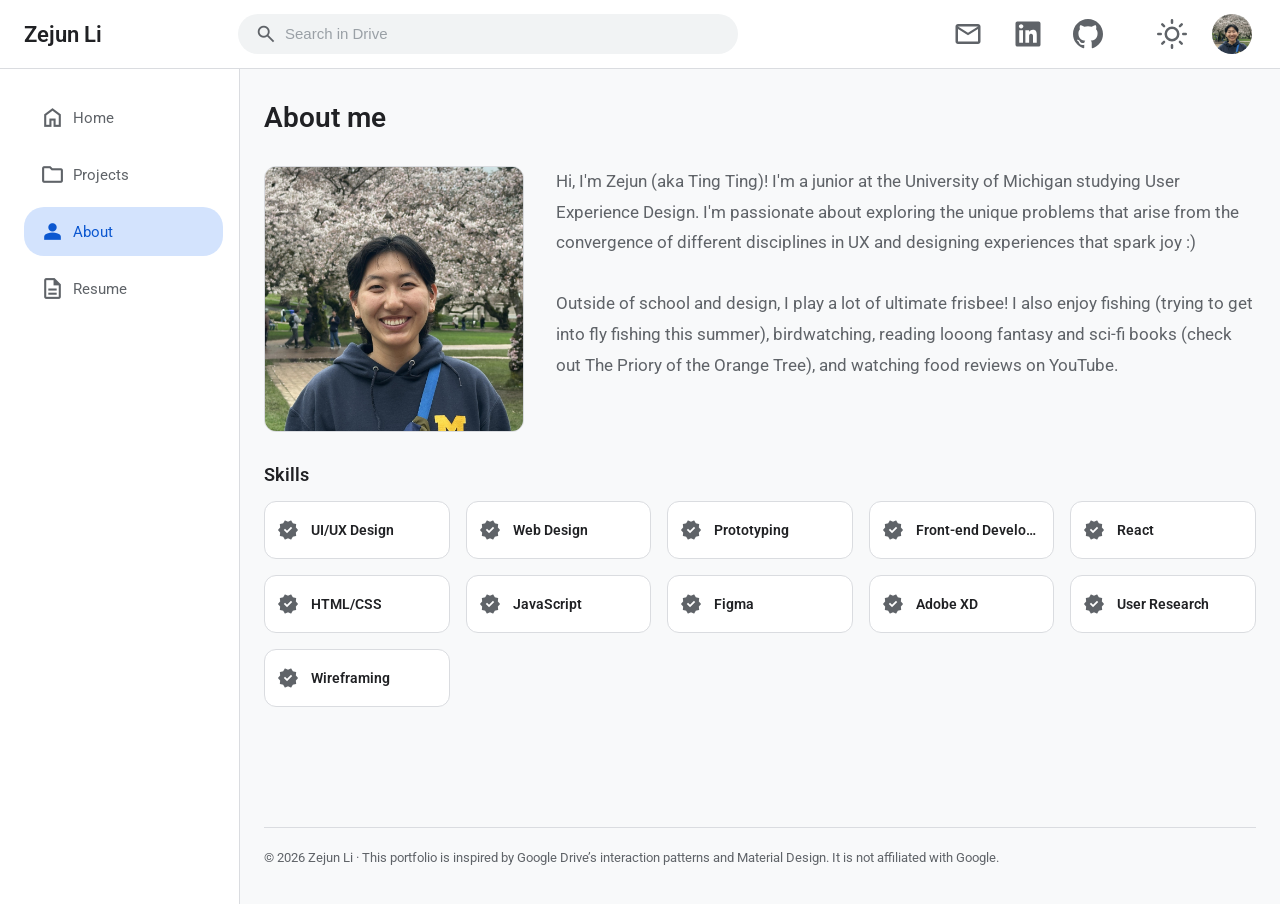
==== about/index.html @ 3d3c4c8e "Fix resume access and improve static portfolio reliability Correct the resume PDF path and add open/" ====
<!DOCTYPE html>
<html lang="en">
<head>
    <base href="../">
    <meta charset="UTF-8">
    <meta name="viewport" content="width=device-width, initial-scale=1.0">
    <title>Portfolio</title>
    <link rel="preconnect" href="https://fonts.googleapis.com">
    <link rel="preconnect" href="https://fonts.gstatic.com" crossorigin>
    <link href="https://fonts.googleapis.com/css2?family=Roboto:wght@400;500;600&display=swap" rel="stylesheet">
    <link rel="stylesheet" href="https://fonts.googleapis.com/css2?family=Material+Symbols+Outlined:opsz,wght,FILL,GRAD@20..48,100..700,0..1,-50..200" />
    <link rel="stylesheet" href="css/styles.css?v=20261116-1">

</head>
<body>
    <!-- Top Navigation Bar -->
    <div class="top-bar">
        <div class="top-bar-branding" id="siteBranding">Zejun Li</div>
        
        <div class="top-bar-search search-bar">
            <span class="material-symbols-outlined search-icon" aria-hidden="true">search</span>
            <input type="text" id="searchInput" placeholder="Search in Drive">
        </div>

        <div class="top-bar-actions">
            <div class="email-popover-wrapper">
                <button id="emailButton" class="social-icon" title="Email" type="button" aria-haspopup="dialog" aria-expanded="false" aria-controls="emailPopover">
                    <svg viewBox="0 0 24 24" fill="currentColor" xmlns="http://www.w3.org/2000/svg" aria-hidden="true">
                        <path d="M20 4H4C2.9 4 2 4.9 2 6V18C2 19.1 2.9 20 4 20H20C21.1 20 22 19.1 22 18V6C22 4.9 21.1 4 20 4ZM20 6L12 11L4 6H20ZM20 18H4V8L12 13L20 8V18Z"/>
                    </svg>
                </button>
                <div id="emailPopover" class="email-popover" role="dialog" aria-label="Email contact" hidden>
                    <div class="email-popover-header">
                        <div class="email-popover-icon" aria-hidden="true">
                            <span class="material-symbols-outlined">mail</span>
                        </div>
                        <div>
                            <p class="email-popover-title">Shoot me an email at:</p>
                            <p id="emailPopoverAddress" class="email-popover-address">zejunli@umich.edu</p>
                        </div>
                    </div>
                    <div class="email-popover-actions">
                        <button id="copyEmailButton" class="email-popover-action" type="button">
                            <span class="material-symbols-outlined" aria-hidden="true">content_copy</span>
                            <span id="copyEmailText">Copy</span>
                        </button>
                        <a id="openEmailLink" class="email-popover-action" href="mailto:zejunli@umich.edu">
                            <span class="material-symbols-outlined" aria-hidden="true">open_in_new</span>
                            <span>Open email</span>
                        </a>
                    </div>
                </div>
            </div>

            <a id="linkedinLink" href="https://www.linkedin.com/in/zejli/" target="_blank" rel="noopener" class="social-icon" title="LinkedIn">
                <svg viewBox="0 0 24 24" fill="currentColor" xmlns="http://www.w3.org/2000/svg">
                    <path d="M20.5 2H3.5C2.67 2 2 2.67 2 3.5V20.5C2 21.33 2.67 22 3.5 22H20.5C21.33 22 22 21.33 22 20.5V3.5C22 2.67 21.33 2 20.5 2ZM8 19H5V9H8V19ZM6.5 7.5C5.5 7.5 4.7 6.7 4.7 5.8C4.7 4.9 5.5 4.1 6.5 4.1C7.5 4.1 8.3 4.9 8.3 5.8C8.3 6.7 7.5 7.5 6.5 7.5ZM19 19H16V13.5C16 12.5 15.5 11.7 14.5 11.7C13.7 11.7 13.2 12.2 13 12.7C12.9 12.9 12.9 13.2 12.9 13.5V19H9.9V9H12.9V10.2C13.3 9.5 14.3 8.5 16 8.5C18.5 8.5 19 10.2 19 12.5V19Z"/>
                </svg>
            </a>

            <a id="githubLink" href="https://github.com/zejun-l" target="_blank" rel="noopener" class="social-icon" title="GitHub">
                <svg viewBox="0 0 24 24" fill="currentColor" xmlns="http://www.w3.org/2000/svg">
                    <path d="M12 0c-6.626 0-12 5.373-12 12 0 5.302 3.438 9.8 8.207 11.387.599.111.793-.261.793-.577v-2.234c-3.338.726-4.033-1.416-4.033-1.416-.546-1.387-1.333-1.756-1.333-1.756-1.089-.745.083-.729.083-.729 1.205.084 1.839 1.237 1.839 1.237 1.07 1.834 2.807 1.304 3.492.997.107-.775.418-1.305.762-1.604-2.665-.305-5.467-1.334-5.467-5.931 0-1.311.469-2.381 1.236-3.221-.124-.303-.535-1.524.117-3.176 0 0 1.008-.322 3.301 1.23.957-.266 1.983-.399 3.003-.404 1.02.005 2.047.138 3.006.404 2.291-1.552 3.297-1.23 3.297-1.23.653 1.653.242 2.874.118 3.176.77.84 1.235 1.911 1.235 3.221 0 4.609-2.807 5.624-5.479 5.921.43.372.823 1.102.823 2.222v 3.293c0 .319.192.694.801.576 4.765-1.589 8.199-6.086 8.199-11.386 0-6.627-5.373-12-12-12z"/>
                </svg>
            </a>

            <button id="themeToggle" class="theme-toggle" title="Toggle dark mode">
                <svg class="sun-icon" viewBox="0 0 24 24" fill="currentColor" xmlns="http://www.w3.org/2000/svg">
                    <circle cx="12" cy="12" r="5"/>
                    <path d="M12 1V3M12 21V23M4.22 4.22L5.64 5.64M18.36 18.36L19.78 19.78M1 12H3M21 12H23M4.22 19.78L5.64 18.36M18.36 5.64L19.78 4.22"/>
                </svg>
                <svg class="moon-icon" viewBox="0 0 24 24" fill="currentColor" xmlns="http://www.w3.org/2000/svg" style="display: none;">
                    <path d="M21 12.79A9 9 0 1 1 11.21 3 7 7 0 0 0 21 12.79Z"/>
                </svg>
            </button>

            <button class="avatar" title="Profile" onclick="showPage('about')">
                <img id="profilePhoto" src="assets/images/profile-photo.jpg" alt="Profile" decoding="async">
            </button>
        </div>
    </div>

    <div class="container">
        <div class="sidebar" id="sidebar">
            <div class="sidebar-content">
                <nav class="nav" id="nav">
                    <a class="nav-item active" data-id="home" href="./">
                        <div class="nav-icon"><span class="material-symbols-outlined">home</span></div>
                        <span>Home</span>
                    </a>
                    <a class="nav-item" data-id="projects" href="projects/">
                        <div class="nav-icon"><span class="material-symbols-outlined">folder</span></div>
                        <span>Projects</span>
                    </a>
                    <a class="nav-item" data-id="about" href="about/">
                        <div class="nav-icon"><span class="material-symbols-outlined">person</span></div>
                        <span>About</span>
                    </a>
                    <a class="nav-item" data-id="resume" href="resume/">
                        <div class="nav-icon"><span class="material-symbols-outlined">description</span></div>
                        <span>Resume</span>
                    </a>
                </nav>
            </div>
        </div>

        <div class="main-content">
            <div class="content-area">
                <div class="content-wrapper">
                    <!-- Home Page -->
                    <div id="page-home" class="page" style="display: block;">
                        <h1 id="homeTitle">Welcome to Zejun's Drive</h1>
                        <p id="homeSubtitle" style="font-size: 13px; color: #9aa0a6; margin: 0 0 32px 0;">Suggested projects</p>
                        <div class="projects-grid" id="featuredGrid">
                            <!-- Featured projects will be inserted here -->
                        </div>
                    </div>

                    <!-- Projects Page -->
                    <div id="page-projects" class="page" style="display: none;">
                        <h1 id="projectsPageTitle">Projects</h1>
                        <p style="font-size: 13px; color: #9aa0a6; margin: 0 0 32px 0;" id="projectCount">4 projects found</p>
                        <div class="projects-grid" id="projectsGrid">
                            <!-- Projects will be inserted here -->
                        </div>
                        <div class="empty-state" id="emptyState" style="display: none;">
                            No projects found matching "<span id="searchTerm"></span>"
                        </div>
                    </div>

                    <!-- About Page -->
                    <div id="page-about" class="page" style="display: none;">
                        <h1 id="aboutTitle">About me</h1>
                        <div class="about-intro">
                            <img class="about-photo-placeholder" src="assets/images/profile-photo.jpg" alt="Zejun Li smiling beneath cherry blossoms" loading="lazy" decoding="async">
                            <div class="about-copy">
                                <p id="aboutText" style="font-size: 16px; color: #5f6368; margin: 0 0 20px 0; line-height: 1.8; white-space: pre-line;">Hi, I'm Zejun (aka Ting Ting)! I'm a junior at the University of Michigan studying User Experience Design. I'm passionate about exploring the unique problems that arise from the convergence of different disciplines in UX and designing experiences that spark joy :)

Outside of school and design, I play a lot of ultimate frisbee! I also enjoy fishing (trying to get into fly fishing this summer), birdwatching, reading looong fantasy and sci-fi books (check out The Priory of the Orange Tree), and watching food reviews on YouTube.</p>
                            </div>
                        </div>
                        <h3 id="skillsTitle" style="font-size: 18px; font-weight: 600; color: #202124; margin: 32px 0 16px 0;">Skills</h3>
                        <div class="projects-grid" id="skillsGrid" style="margin-top: 16px;">
                            <!-- Skills will be inserted here -->
                        </div>
                    </div>

                    <!-- Project Detail Page -->
                    <div id="page-project-detail" class="page" style="display: none;">
                        <div style="display: flex; align-items: center; gap: 12px; margin-bottom: 32px;">
                            <button id="backBtn" class="project-back-btn" aria-label="Back to projects"><span class="material-symbols-outlined">arrow_back</span></button>
                            <h1 id="projectDetailTitle" style="margin: 0; flex: 1;"></h1>
                        </div>
                        <div>
                            <!-- Photo Placeholder -->
                            <div id="projectPhoto" style="width: 100%; height: 300px; background-color: var(--drive-blue-container); border-radius: 12px; margin-bottom: 32px; display: flex; align-items: center; justify-content: center; color: #9aa0a6; font-size: 14px;">
                                Project photo
                            </div>

                            <!-- Project Meta Information -->
                            <div style="display: grid; grid-template-columns: repeat(auto-fit, minmax(200px, 1fr)); gap: 16px; margin-bottom: 32px;">
                                <div style="padding: 16px; background-color: #ffffff; border: 1px solid #dadce0; border-radius: 8px;">
                                    <p id="projectMetaLabel1" style="font-size: 12px; color: #9aa0a6; margin: 0 0 8px 0; text-transform: uppercase; font-weight: 500;">Role</p>
                                    <p id="projectRole" style="font-size: 16px; color: #202124; margin: 0; font-weight: 500;"></p>
                                </div>
                                <div style="padding: 16px; background-color: #ffffff; border: 1px solid #dadce0; border-radius: 8px;">
                                    <p id="projectMetaLabel2" style="font-size: 12px; color: #9aa0a6; margin: 0 0 8px 0; text-transform: uppercase; font-weight: 500;">Team Size</p>
                                    <p id="projectTeamSize" style="font-size: 16px; color: #202124; margin: 0; font-weight: 500;"></p>
                                </div>
                                <div style="padding: 16px; background-color: #ffffff; border: 1px solid #dadce0; border-radius: 8px;">
                                    <p id="projectMetaLabel3" style="font-size: 12px; color: #9aa0a6; margin: 0 0 8px 0; text-transform: uppercase; font-weight: 500;">Timeline</p>
                                    <p id="projectTimeline" style="font-size: 16px; color: #202124; margin: 0; font-weight: 500;"></p>
                                </div>
                            </div>

                            <!-- About Section -->
                            <h3 style="font-size: 18px; font-weight: 600; color: #202124; margin: 32px 0 16px 0;">About</h3>
                            <p id="projectDetailDescription" style="font-size: 16px; color: #5f6368; line-height: 1.8; margin: 0;"></p>
                        </div>
                    </div>

                    <!-- Resume Page -->
                    <div id="page-resume" class="page" style="display: none;">
                        <h1 id="resumeTitle">Resume</h1>
                        <div class="resume-actions" aria-label="Resume actions">
                            <a id="resumeOpenLink" class="resume-action" href="assets/zejun-li-resume.pdf" target="_blank" rel="noopener">
                                <span class="material-symbols-outlined" aria-hidden="true">open_in_new</span>
                                Open resume
                            </a>
                            <a id="resumeDownloadLink" class="resume-action" href="assets/zejun-li-resume.pdf" download="Zejun-Li-Resume.pdf">
                                <span class="material-symbols-outlined" aria-hidden="true">download</span>
                                Download PDF
                            </a>
                        </div>
                        <div style="margin-top: 32px;">
                            <div style="border: 1px solid #dadce0; border-radius: 8px; overflow: hidden; background-color: #f8f9fa;">
                                <iframe 
                                    id="resumeFrame"
                                    src="assets/zejun-li-resume.pdf"
                                    style="width: 100%; height: 800px; border: none;"
                                    title="Zejun Resume PDF">
                                </iframe>
                            </div>
                        </div>
                    </div>


                    <footer class="site-footer" aria-label="Portfolio disclaimer">
                        <p>&copy; <span id="siteFooterYear">2026</span> <span id="siteFooterName">Zejun Li</span> · <span id="siteFooterNote">This portfolio is inspired by Google Drive’s interaction patterns and Material Design. It is not affiliated with Google.</span></p>
                    </footer>

                </div>
            </div>
        </div>
    </div>
    <script src="js/data.js?v=20261116-1" defer></script>
    <script src="js/shared.js?v=20261116-1" defer></script>
    <script src="js/app.js?v=20261116-2" defer></script>
</body>
</html>
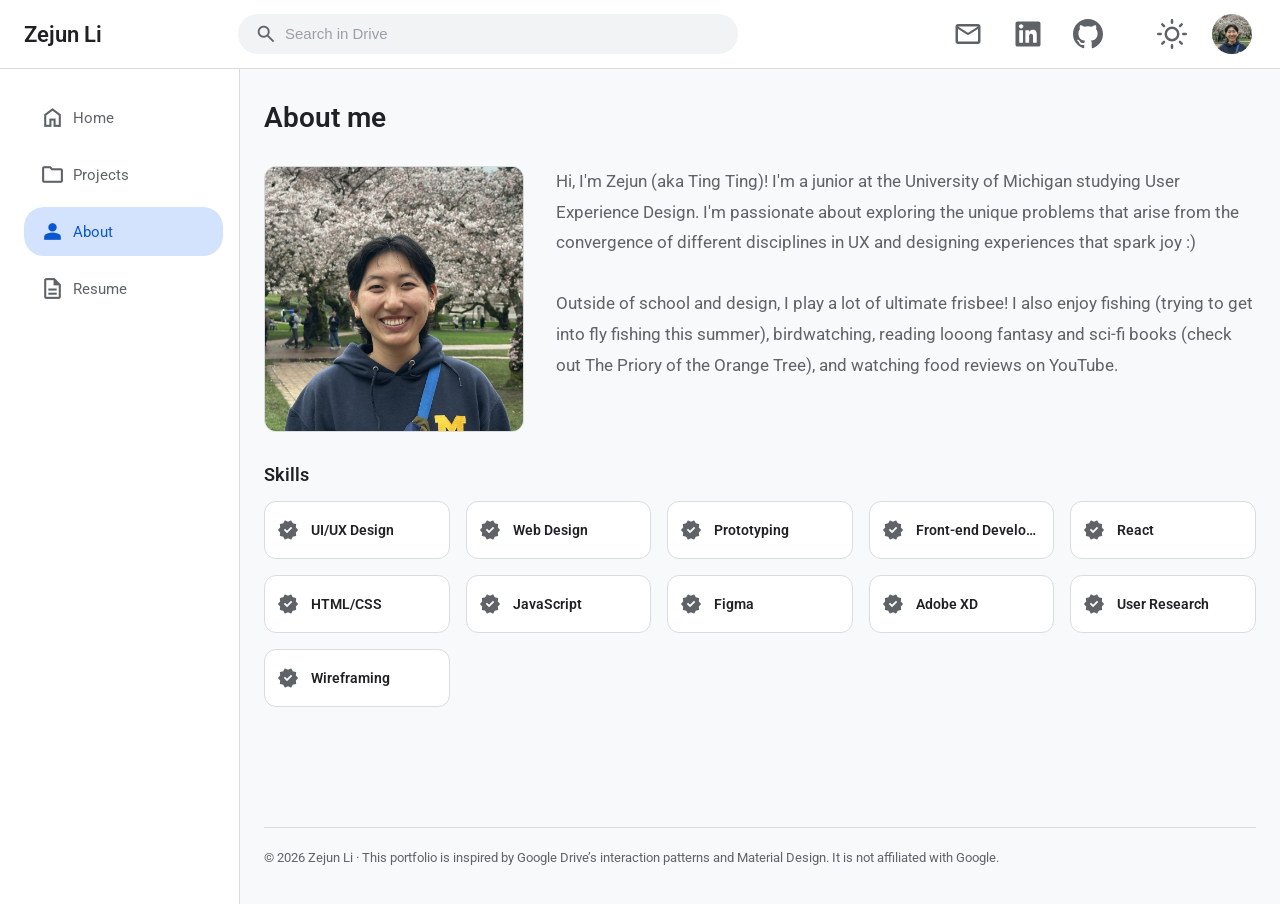
==== commit b45d079c: "Replace portfolio resume with updated Li, Zejun Resume PDF" ====
--- a/about/index.html
+++ b/about/index.html
@@ -1,220 +1,220 @@
-<!DOCTYPE html>
-<html lang="en">
+<!DOCTYPE html>
+<html lang="en">
 <head>
-    <base href="../">
-    <meta charset="UTF-8">
-    <meta name="viewport" content="width=device-width, initial-scale=1.0">
-    <title>Portfolio</title>
-    <link rel="preconnect" href="https://fonts.googleapis.com">
-    <link rel="preconnect" href="https://fonts.gstatic.com" crossorigin>
-    <link href="https://fonts.googleapis.com/css2?family=Roboto:wght@400;500;600&display=swap" rel="stylesheet">
-    <link rel="stylesheet" href="https://fonts.googleapis.com/css2?family=Material+Symbols+Outlined:opsz,wght,FILL,GRAD@20..48,100..700,0..1,-50..200" />
-    <link rel="stylesheet" href="css/styles.css?v=20261116-1">
-
-</head>
-<body>
-    <!-- Top Navigation Bar -->
-    <div class="top-bar">
-        <div class="top-bar-branding" id="siteBranding">Zejun Li</div>
-        
-        <div class="top-bar-search search-bar">
-            <span class="material-symbols-outlined search-icon" aria-hidden="true">search</span>
-            <input type="text" id="searchInput" placeholder="Search in Drive">
-        </div>
-
-        <div class="top-bar-actions">
-            <div class="email-popover-wrapper">
-                <button id="emailButton" class="social-icon" title="Email" type="button" aria-haspopup="dialog" aria-expanded="false" aria-controls="emailPopover">
-                    <svg viewBox="0 0 24 24" fill="currentColor" xmlns="http://www.w3.org/2000/svg" aria-hidden="true">
-                        <path d="M20 4H4C2.9 4 2 4.9 2 6V18C2 19.1 2.9 20 4 20H20C21.1 20 22 19.1 22 18V6C22 4.9 21.1 4 20 4ZM20 6L12 11L4 6H20ZM20 18H4V8L12 13L20 8V18Z"/>
-                    </svg>
-                </button>
-                <div id="emailPopover" class="email-popover" role="dialog" aria-label="Email contact" hidden>
-                    <div class="email-popover-header">
-                        <div class="email-popover-icon" aria-hidden="true">
-                            <span class="material-symbols-outlined">mail</span>
-                        </div>
-                        <div>
-                            <p class="email-popover-title">Shoot me an email at:</p>
-                            <p id="emailPopoverAddress" class="email-popover-address">zejunli@umich.edu</p>
-                        </div>
-                    </div>
-                    <div class="email-popover-actions">
-                        <button id="copyEmailButton" class="email-popover-action" type="button">
-                            <span class="material-symbols-outlined" aria-hidden="true">content_copy</span>
-                            <span id="copyEmailText">Copy</span>
-                        </button>
-                        <a id="openEmailLink" class="email-popover-action" href="mailto:zejunli@umich.edu">
-                            <span class="material-symbols-outlined" aria-hidden="true">open_in_new</span>
-                            <span>Open email</span>
-                        </a>
-                    </div>
-                </div>
-            </div>
-
-            <a id="linkedinLink" href="https://www.linkedin.com/in/zejli/" target="_blank" rel="noopener" class="social-icon" title="LinkedIn">
-                <svg viewBox="0 0 24 24" fill="currentColor" xmlns="http://www.w3.org/2000/svg">
-                    <path d="M20.5 2H3.5C2.67 2 2 2.67 2 3.5V20.5C2 21.33 2.67 22 3.5 22H20.5C21.33 22 22 21.33 22 20.5V3.5C22 2.67 21.33 2 20.5 2ZM8 19H5V9H8V19ZM6.5 7.5C5.5 7.5 4.7 6.7 4.7 5.8C4.7 4.9 5.5 4.1 6.5 4.1C7.5 4.1 8.3 4.9 8.3 5.8C8.3 6.7 7.5 7.5 6.5 7.5ZM19 19H16V13.5C16 12.5 15.5 11.7 14.5 11.7C13.7 11.7 13.2 12.2 13 12.7C12.9 12.9 12.9 13.2 12.9 13.5V19H9.9V9H12.9V10.2C13.3 9.5 14.3 8.5 16 8.5C18.5 8.5 19 10.2 19 12.5V19Z"/>
-                </svg>
-            </a>
-
-            <a id="githubLink" href="https://github.com/zejun-l" target="_blank" rel="noopener" class="social-icon" title="GitHub">
-                <svg viewBox="0 0 24 24" fill="currentColor" xmlns="http://www.w3.org/2000/svg">
-                    <path d="M12 0c-6.626 0-12 5.373-12 12 0 5.302 3.438 9.8 8.207 11.387.599.111.793-.261.793-.577v-2.234c-3.338.726-4.033-1.416-4.033-1.416-.546-1.387-1.333-1.756-1.333-1.756-1.089-.745.083-.729.083-.729 1.205.084 1.839 1.237 1.839 1.237 1.07 1.834 2.807 1.304 3.492.997.107-.775.418-1.305.762-1.604-2.665-.305-5.467-1.334-5.467-5.931 0-1.311.469-2.381 1.236-3.221-.124-.303-.535-1.524.117-3.176 0 0 1.008-.322 3.301 1.23.957-.266 1.983-.399 3.003-.404 1.02.005 2.047.138 3.006.404 2.291-1.552 3.297-1.23 3.297-1.23.653 1.653.242 2.874.118 3.176.77.84 1.235 1.911 1.235 3.221 0 4.609-2.807 5.624-5.479 5.921.43.372.823 1.102.823 2.222v 3.293c0 .319.192.694.801.576 4.765-1.589 8.199-6.086 8.199-11.386 0-6.627-5.373-12-12-12z"/>
-                </svg>
-            </a>
-
-            <button id="themeToggle" class="theme-toggle" title="Toggle dark mode">
-                <svg class="sun-icon" viewBox="0 0 24 24" fill="currentColor" xmlns="http://www.w3.org/2000/svg">
-                    <circle cx="12" cy="12" r="5"/>
-                    <path d="M12 1V3M12 21V23M4.22 4.22L5.64 5.64M18.36 18.36L19.78 19.78M1 12H3M21 12H23M4.22 19.78L5.64 18.36M18.36 5.64L19.78 4.22"/>
-                </svg>
-                <svg class="moon-icon" viewBox="0 0 24 24" fill="currentColor" xmlns="http://www.w3.org/2000/svg" style="display: none;">
-                    <path d="M21 12.79A9 9 0 1 1 11.21 3 7 7 0 0 0 21 12.79Z"/>
-                </svg>
-            </button>
-
-            <button class="avatar" title="Profile" onclick="showPage('about')">
-                <img id="profilePhoto" src="assets/images/profile-photo.jpg" alt="Profile" decoding="async">
-            </button>
-        </div>
-    </div>
-
-    <div class="container">
-        <div class="sidebar" id="sidebar">
-            <div class="sidebar-content">
-                <nav class="nav" id="nav">
-                    <a class="nav-item active" data-id="home" href="./">
-                        <div class="nav-icon"><span class="material-symbols-outlined">home</span></div>
-                        <span>Home</span>
-                    </a>
-                    <a class="nav-item" data-id="projects" href="projects/">
-                        <div class="nav-icon"><span class="material-symbols-outlined">folder</span></div>
-                        <span>Projects</span>
-                    </a>
-                    <a class="nav-item" data-id="about" href="about/">
-                        <div class="nav-icon"><span class="material-symbols-outlined">person</span></div>
-                        <span>About</span>
-                    </a>
-                    <a class="nav-item" data-id="resume" href="resume/">
-                        <div class="nav-icon"><span class="material-symbols-outlined">description</span></div>
-                        <span>Resume</span>
-                    </a>
-                </nav>
-            </div>
-        </div>
-
-        <div class="main-content">
-            <div class="content-area">
-                <div class="content-wrapper">
-                    <!-- Home Page -->
-                    <div id="page-home" class="page" style="display: block;">
-                        <h1 id="homeTitle">Welcome to Zejun's Drive</h1>
-                        <p id="homeSubtitle" style="font-size: 13px; color: #9aa0a6; margin: 0 0 32px 0;">Suggested projects</p>
-                        <div class="projects-grid" id="featuredGrid">
-                            <!-- Featured projects will be inserted here -->
-                        </div>
-                    </div>
-
-                    <!-- Projects Page -->
-                    <div id="page-projects" class="page" style="display: none;">
-                        <h1 id="projectsPageTitle">Projects</h1>
-                        <p style="font-size: 13px; color: #9aa0a6; margin: 0 0 32px 0;" id="projectCount">4 projects found</p>
-                        <div class="projects-grid" id="projectsGrid">
-                            <!-- Projects will be inserted here -->
-                        </div>
-                        <div class="empty-state" id="emptyState" style="display: none;">
-                            No projects found matching "<span id="searchTerm"></span>"
-                        </div>
-                    </div>
-
-                    <!-- About Page -->
-                    <div id="page-about" class="page" style="display: none;">
-                        <h1 id="aboutTitle">About me</h1>
-                        <div class="about-intro">
-                            <img class="about-photo-placeholder" src="assets/images/profile-photo.jpg" alt="Zejun Li smiling beneath cherry blossoms" loading="lazy" decoding="async">
-                            <div class="about-copy">
-                                <p id="aboutText" style="font-size: 16px; color: #5f6368; margin: 0 0 20px 0; line-height: 1.8; white-space: pre-line;">Hi, I'm Zejun (aka Ting Ting)! I'm a junior at the University of Michigan studying User Experience Design. I'm passionate about exploring the unique problems that arise from the convergence of different disciplines in UX and designing experiences that spark joy :)
-
-Outside of school and design, I play a lot of ultimate frisbee! I also enjoy fishing (trying to get into fly fishing this summer), birdwatching, reading looong fantasy and sci-fi books (check out The Priory of the Orange Tree), and watching food reviews on YouTube.</p>
-                            </div>
-                        </div>
-                        <h3 id="skillsTitle" style="font-size: 18px; font-weight: 600; color: #202124; margin: 32px 0 16px 0;">Skills</h3>
-                        <div class="projects-grid" id="skillsGrid" style="margin-top: 16px;">
-                            <!-- Skills will be inserted here -->
-                        </div>
-                    </div>
-
-                    <!-- Project Detail Page -->
-                    <div id="page-project-detail" class="page" style="display: none;">
-                        <div style="display: flex; align-items: center; gap: 12px; margin-bottom: 32px;">
-                            <button id="backBtn" class="project-back-btn" aria-label="Back to projects"><span class="material-symbols-outlined">arrow_back</span></button>
-                            <h1 id="projectDetailTitle" style="margin: 0; flex: 1;"></h1>
-                        </div>
-                        <div>
-                            <!-- Photo Placeholder -->
-                            <div id="projectPhoto" style="width: 100%; height: 300px; background-color: var(--drive-blue-container); border-radius: 12px; margin-bottom: 32px; display: flex; align-items: center; justify-content: center; color: #9aa0a6; font-size: 14px;">
-                                Project photo
-                            </div>
-
-                            <!-- Project Meta Information -->
-                            <div style="display: grid; grid-template-columns: repeat(auto-fit, minmax(200px, 1fr)); gap: 16px; margin-bottom: 32px;">
-                                <div style="padding: 16px; background-color: #ffffff; border: 1px solid #dadce0; border-radius: 8px;">
-                                    <p id="projectMetaLabel1" style="font-size: 12px; color: #9aa0a6; margin: 0 0 8px 0; text-transform: uppercase; font-weight: 500;">Role</p>
-                                    <p id="projectRole" style="font-size: 16px; color: #202124; margin: 0; font-weight: 500;"></p>
-                                </div>
-                                <div style="padding: 16px; background-color: #ffffff; border: 1px solid #dadce0; border-radius: 8px;">
-                                    <p id="projectMetaLabel2" style="font-size: 12px; color: #9aa0a6; margin: 0 0 8px 0; text-transform: uppercase; font-weight: 500;">Team Size</p>
-                                    <p id="projectTeamSize" style="font-size: 16px; color: #202124; margin: 0; font-weight: 500;"></p>
-                                </div>
-                                <div style="padding: 16px; background-color: #ffffff; border: 1px solid #dadce0; border-radius: 8px;">
-                                    <p id="projectMetaLabel3" style="font-size: 12px; color: #9aa0a6; margin: 0 0 8px 0; text-transform: uppercase; font-weight: 500;">Timeline</p>
-                                    <p id="projectTimeline" style="font-size: 16px; color: #202124; margin: 0; font-weight: 500;"></p>
-                                </div>
-                            </div>
-
-                            <!-- About Section -->
-                            <h3 style="font-size: 18px; font-weight: 600; color: #202124; margin: 32px 0 16px 0;">About</h3>
-                            <p id="projectDetailDescription" style="font-size: 16px; color: #5f6368; line-height: 1.8; margin: 0;"></p>
-                        </div>
-                    </div>
-
-                    <!-- Resume Page -->
-                    <div id="page-resume" class="page" style="display: none;">
-                        <h1 id="resumeTitle">Resume</h1>
-                        <div class="resume-actions" aria-label="Resume actions">
-                            <a id="resumeOpenLink" class="resume-action" href="assets/zejun-li-resume.pdf" target="_blank" rel="noopener">
-                                <span class="material-symbols-outlined" aria-hidden="true">open_in_new</span>
-                                Open resume
-                            </a>
-                            <a id="resumeDownloadLink" class="resume-action" href="assets/zejun-li-resume.pdf" download="Zejun-Li-Resume.pdf">
-                                <span class="material-symbols-outlined" aria-hidden="true">download</span>
-                                Download PDF
-                            </a>
-                        </div>
-                        <div style="margin-top: 32px;">
-                            <div style="border: 1px solid #dadce0; border-radius: 8px; overflow: hidden; background-color: #f8f9fa;">
-                                <iframe 
-                                    id="resumeFrame"
-                                    src="assets/zejun-li-resume.pdf"
-                                    style="width: 100%; height: 800px; border: none;"
-                                    title="Zejun Resume PDF">
-                                </iframe>
-                            </div>
-                        </div>
-                    </div>
-
-
-                    <footer class="site-footer" aria-label="Portfolio disclaimer">
-                        <p>&copy; <span id="siteFooterYear">2026</span> <span id="siteFooterName">Zejun Li</span> · <span id="siteFooterNote">This portfolio is inspired by Google Drive’s interaction patterns and Material Design. It is not affiliated with Google.</span></p>
-                    </footer>
-
-                </div>
-            </div>
-        </div>
-    </div>
-    <script src="js/data.js?v=20261116-1" defer></script>
-    <script src="js/shared.js?v=20261116-1" defer></script>
-    <script src="js/app.js?v=20261116-2" defer></script>
-</body>
-</html>
+    <base href="../">
+    <meta charset="UTF-8">
+    <meta name="viewport" content="width=device-width, initial-scale=1.0">
+    <title>Portfolio</title>
+    <link rel="preconnect" href="https://fonts.googleapis.com">
+    <link rel="preconnect" href="https://fonts.gstatic.com" crossorigin>
+    <link href="https://fonts.googleapis.com/css2?family=Roboto:wght@400;500;600&display=swap" rel="stylesheet">
+    <link rel="stylesheet" href="https://fonts.googleapis.com/css2?family=Material+Symbols+Outlined:opsz,wght,FILL,GRAD@20..48,100..700,0..1,-50..200" />
+    <link rel="stylesheet" href="css/styles.css?v=20261116-1">
+
+</head>
+<body>
+    <!-- Top Navigation Bar -->
+    <div class="top-bar">
+        <div class="top-bar-branding" id="siteBranding">Zejun Li</div>
+
+        <div class="top-bar-search search-bar">
+            <span class="material-symbols-outlined search-icon" aria-hidden="true">search</span>
+            <input type="text" id="searchInput" placeholder="Search in Drive">
+        </div>
+
+        <div class="top-bar-actions">
+            <div class="email-popover-wrapper">
+                <button id="emailButton" class="social-icon" title="Email" type="button" aria-haspopup="dialog" aria-expanded="false" aria-controls="emailPopover">
+                    <svg viewBox="0 0 24 24" fill="currentColor" xmlns="http://www.w3.org/2000/svg" aria-hidden="true">
+                        <path d="M20 4H4C2.9 4 2 4.9 2 6V18C2 19.1 2.9 20 4 20H20C21.1 20 22 19.1 22 18V6C22 4.9 21.1 4 20 4ZM20 6L12 11L4 6H20ZM20 18H4V8L12 13L20 8V18Z"/>
+                    </svg>
+                </button>
+                <div id="emailPopover" class="email-popover" role="dialog" aria-label="Email contact" hidden>
+                    <div class="email-popover-header">
+                        <div class="email-popover-icon" aria-hidden="true">
+                            <span class="material-symbols-outlined">mail</span>
+                        </div>
+                        <div>
+                            <p class="email-popover-title">Shoot me an email at:</p>
+                            <p id="emailPopoverAddress" class="email-popover-address">zejunli@umich.edu</p>
+                        </div>
+                    </div>
+                    <div class="email-popover-actions">
+                        <button id="copyEmailButton" class="email-popover-action" type="button">
+                            <span class="material-symbols-outlined" aria-hidden="true">content_copy</span>
+                            <span id="copyEmailText">Copy</span>
+                        </button>
+                        <a id="openEmailLink" class="email-popover-action" href="mailto:zejunli@umich.edu">
+                            <span class="material-symbols-outlined" aria-hidden="true">open_in_new</span>
+                            <span>Open email</span>
+                        </a>
+                    </div>
+                </div>
+            </div>
+
+            <a id="linkedinLink" href="https://www.linkedin.com/in/zejli/" target="_blank" rel="noopener" class="social-icon" title="LinkedIn">
+                <svg viewBox="0 0 24 24" fill="currentColor" xmlns="http://www.w3.org/2000/svg">
+                    <path d="M20.5 2H3.5C2.67 2 2 2.67 2 3.5V20.5C2 21.33 2.67 22 3.5 22H20.5C21.33 22 22 21.33 22 20.5V3.5C22 2.67 21.33 2 20.5 2ZM8 19H5V9H8V19ZM6.5 7.5C5.5 7.5 4.7 6.7 4.7 5.8C4.7 4.9 5.5 4.1 6.5 4.1C7.5 4.1 8.3 4.9 8.3 5.8C8.3 6.7 7.5 7.5 6.5 7.5ZM19 19H16V13.5C16 12.5 15.5 11.7 14.5 11.7C13.7 11.7 13.2 12.2 13 12.7C12.9 12.9 12.9 13.2 12.9 13.5V19H9.9V9H12.9V10.2C13.3 9.5 14.3 8.5 16 8.5C18.5 8.5 19 10.2 19 12.5V19Z"/>
+                </svg>
+            </a>
+
+            <a id="githubLink" href="https://github.com/zejun-l" target="_blank" rel="noopener" class="social-icon" title="GitHub">
+                <svg viewBox="0 0 24 24" fill="currentColor" xmlns="http://www.w3.org/2000/svg">
+                    <path d="M12 0c-6.626 0-12 5.373-12 12 0 5.302 3.438 9.8 8.207 11.387.599.111.793-.261.793-.577v-2.234c-3.338.726-4.033-1.416-4.033-1.416-.546-1.387-1.333-1.756-1.333-1.756-1.089-.745.083-.729.083-.729 1.205.084 1.839 1.237 1.839 1.237 1.07 1.834 2.807 1.304 3.492.997.107-.775.418-1.305.762-1.604-2.665-.305-5.467-1.334-5.467-5.931 0-1.311.469-2.381 1.236-3.221-.124-.303-.535-1.524.117-3.176 0 0 1.008-.322 3.301 1.23.957-.266 1.983-.399 3.003-.404 1.02.005 2.047.138 3.006.404 2.291-1.552 3.297-1.23 3.297-1.23.653 1.653.242 2.874.118 3.176.77.84 1.235 1.911 1.235 3.221 0 4.609-2.807 5.624-5.479 5.921.43.372.823 1.102.823 2.222v 3.293c0 .319.192.694.801.576 4.765-1.589 8.199-6.086 8.199-11.386 0-6.627-5.373-12-12-12z"/>
+                </svg>
+            </a>
+
+            <button id="themeToggle" class="theme-toggle" title="Toggle dark mode">
+                <svg class="sun-icon" viewBox="0 0 24 24" fill="currentColor" xmlns="http://www.w3.org/2000/svg">
+                    <circle cx="12" cy="12" r="5"/>
+                    <path d="M12 1V3M12 21V23M4.22 4.22L5.64 5.64M18.36 18.36L19.78 19.78M1 12H3M21 12H23M4.22 19.78L5.64 18.36M18.36 5.64L19.78 4.22"/>
+                </svg>
+                <svg class="moon-icon" viewBox="0 0 24 24" fill="currentColor" xmlns="http://www.w3.org/2000/svg" style="display: none;">
+                    <path d="M21 12.79A9 9 0 1 1 11.21 3 7 7 0 0 0 21 12.79Z"/>
+                </svg>
+            </button>
+
+            <button class="avatar" title="Profile" onclick="showPage('about')">
+                <img id="profilePhoto" src="assets/images/profile-photo.jpg" alt="Profile" decoding="async">
+            </button>
+        </div>
+    </div>
+
+    <div class="container">
+        <div class="sidebar" id="sidebar">
+            <div class="sidebar-content">
+                <nav class="nav" id="nav">
+                    <a class="nav-item active" data-id="home" href="./">
+                        <div class="nav-icon"><span class="material-symbols-outlined">home</span></div>
+                        <span>Home</span>
+                    </a>
+                    <a class="nav-item" data-id="projects" href="projects/">
+                        <div class="nav-icon"><span class="material-symbols-outlined">folder</span></div>
+                        <span>Projects</span>
+                    </a>
+                    <a class="nav-item" data-id="about" href="about/">
+                        <div class="nav-icon"><span class="material-symbols-outlined">person</span></div>
+                        <span>About</span>
+                    </a>
+                    <a class="nav-item" data-id="resume" href="resume/">
+                        <div class="nav-icon"><span class="material-symbols-outlined">description</span></div>
+                        <span>Resume</span>
+                    </a>
+                </nav>
+            </div>
+        </div>
+
+        <div class="main-content">
+            <div class="content-area">
+                <div class="content-wrapper">
+                    <!-- Home Page -->
+                    <div id="page-home" class="page" style="display: block;">
+                        <h1 id="homeTitle">Welcome to Zejun's Drive</h1>
+                        <p id="homeSubtitle" style="font-size: 13px; color: #9aa0a6; margin: 0 0 32px 0;">Suggested projects</p>
+                        <div class="projects-grid" id="featuredGrid">
+                            <!-- Featured projects will be inserted here -->
+                        </div>
+                    </div>
+
+                    <!-- Projects Page -->
+                    <div id="page-projects" class="page" style="display: none;">
+                        <h1 id="projectsPageTitle">Projects</h1>
+                        <p style="font-size: 13px; color: #9aa0a6; margin: 0 0 32px 0;" id="projectCount">4 projects found</p>
+                        <div class="projects-grid" id="projectsGrid">
+                            <!-- Projects will be inserted here -->
+                        </div>
+                        <div class="empty-state" id="emptyState" style="display: none;">
+                            No projects found matching "<span id="searchTerm"></span>"
+                        </div>
+                    </div>
+
+                    <!-- About Page -->
+                    <div id="page-about" class="page" style="display: none;">
+                        <h1 id="aboutTitle">About me</h1>
+                        <div class="about-intro">
+                            <img class="about-photo-placeholder" src="assets/images/profile-photo.jpg" alt="Zejun Li smiling beneath cherry blossoms" loading="lazy" decoding="async">
+                            <div class="about-copy">
+                                <p id="aboutText" style="font-size: 16px; color: #5f6368; margin: 0 0 20px 0; line-height: 1.8; white-space: pre-line;">Hi, I'm Zejun (aka Ting Ting)! I'm a junior at the University of Michigan studying User Experience Design. I'm passionate about exploring the unique problems that arise from the convergence of different disciplines in UX and designing experiences that spark joy :)
+
+Outside of school and design, I play a lot of ultimate frisbee! I also enjoy fishing (trying to get into fly fishing this summer), birdwatching, reading looong fantasy and sci-fi books (check out The Priory of the Orange Tree), and watching food reviews on YouTube.</p>
+                            </div>
+                        </div>
+                        <h3 id="skillsTitle" style="font-size: 18px; font-weight: 600; color: #202124; margin: 32px 0 16px 0;">Skills</h3>
+                        <div class="projects-grid" id="skillsGrid" style="margin-top: 16px;">
+                            <!-- Skills will be inserted here -->
+                        </div>
+                    </div>
+
+                    <!-- Project Detail Page -->
+                    <div id="page-project-detail" class="page" style="display: none;">
+                        <div style="display: flex; align-items: center; gap: 12px; margin-bottom: 32px;">
+                            <button id="backBtn" class="project-back-btn" aria-label="Back to projects"><span class="material-symbols-outlined">arrow_back</span></button>
+                            <h1 id="projectDetailTitle" style="margin: 0; flex: 1;"></h1>
+                        </div>
+                        <div>
+                            <!-- Photo Placeholder -->
+                            <div id="projectPhoto" style="width: 100%; height: 300px; background-color: var(--drive-blue-container); border-radius: 12px; margin-bottom: 32px; display: flex; align-items: center; justify-content: center; color: #9aa0a6; font-size: 14px;">
+                                Project photo
+                            </div>
+
+                            <!-- Project Meta Information -->
+                            <div style="display: grid; grid-template-columns: repeat(auto-fit, minmax(200px, 1fr)); gap: 16px; margin-bottom: 32px;">
+                                <div style="padding: 16px; background-color: #ffffff; border: 1px solid #dadce0; border-radius: 8px;">
+                                    <p id="projectMetaLabel1" style="font-size: 12px; color: #9aa0a6; margin: 0 0 8px 0; text-transform: uppercase; font-weight: 500;">Role</p>
+                                    <p id="projectRole" style="font-size: 16px; color: #202124; margin: 0; font-weight: 500;"></p>
+                                </div>
+                                <div style="padding: 16px; background-color: #ffffff; border: 1px solid #dadce0; border-radius: 8px;">
+                                    <p id="projectMetaLabel2" style="font-size: 12px; color: #9aa0a6; margin: 0 0 8px 0; text-transform: uppercase; font-weight: 500;">Team Size</p>
+                                    <p id="projectTeamSize" style="font-size: 16px; color: #202124; margin: 0; font-weight: 500;"></p>
+                                </div>
+                                <div style="padding: 16px; background-color: #ffffff; border: 1px solid #dadce0; border-radius: 8px;">
+                                    <p id="projectMetaLabel3" style="font-size: 12px; color: #9aa0a6; margin: 0 0 8px 0; text-transform: uppercase; font-weight: 500;">Timeline</p>
+                                    <p id="projectTimeline" style="font-size: 16px; color: #202124; margin: 0; font-weight: 500;"></p>
+                                </div>
+                            </div>
+
+                            <!-- About Section -->
+                            <h3 style="font-size: 18px; font-weight: 600; color: #202124; margin: 32px 0 16px 0;">About</h3>
+                            <p id="projectDetailDescription" style="font-size: 16px; color: #5f6368; line-height: 1.8; margin: 0;"></p>
+                        </div>
+                    </div>
+
+                    <!-- Resume Page -->
+                    <div id="page-resume" class="page" style="display: none;">
+                        <h1 id="resumeTitle">Resume</h1>
+                        <div class="resume-actions" aria-label="Resume actions">
+                            <a id="resumeOpenLink" class="resume-action" href="assets/Li, Zejun Resume.pdf" target="_blank" rel="noopener">
+                                <span class="material-symbols-outlined" aria-hidden="true">open_in_new</span>
+                                Open resume
+                            </a>
+                            <a id="resumeDownloadLink" class="resume-action" href="assets/Li, Zejun Resume.pdf" download="Li, Zejun Resume.pdf">
+                                <span class="material-symbols-outlined" aria-hidden="true">download</span>
+                                Download PDF
+                            </a>
+                        </div>
+                        <div style="margin-top: 32px;">
+                            <div style="border: 1px solid #dadce0; border-radius: 8px; overflow: hidden; background-color: #f8f9fa;">
+                                <iframe
+                                    id="resumeFrame"
+                                    src="assets/Li, Zejun Resume.pdf"
+                                    style="width: 100%; height: 800px; border: none;"
+                                    title="Zejun Resume PDF">
+                                </iframe>
+                            </div>
+                        </div>
+                    </div>
+
+
+                    <footer class="site-footer" aria-label="Portfolio disclaimer">
+                        <p>&copy; <span id="siteFooterYear">2026</span> <span id="siteFooterName">Zejun Li</span> · <span id="siteFooterNote">This portfolio is inspired by Google Drive’s interaction patterns and Material Design. It is not affiliated with Google.</span></p>
+                    </footer>
+
+                </div>
+            </div>
+        </div>
+    </div>
+    <script src="js/data.js?v=20261116-2" defer></script>
+    <script src="js/shared.js?v=20261116-1" defer></script>
+    <script src="js/app.js?v=20261116-3" defer></script>
+</body>
+</html>
